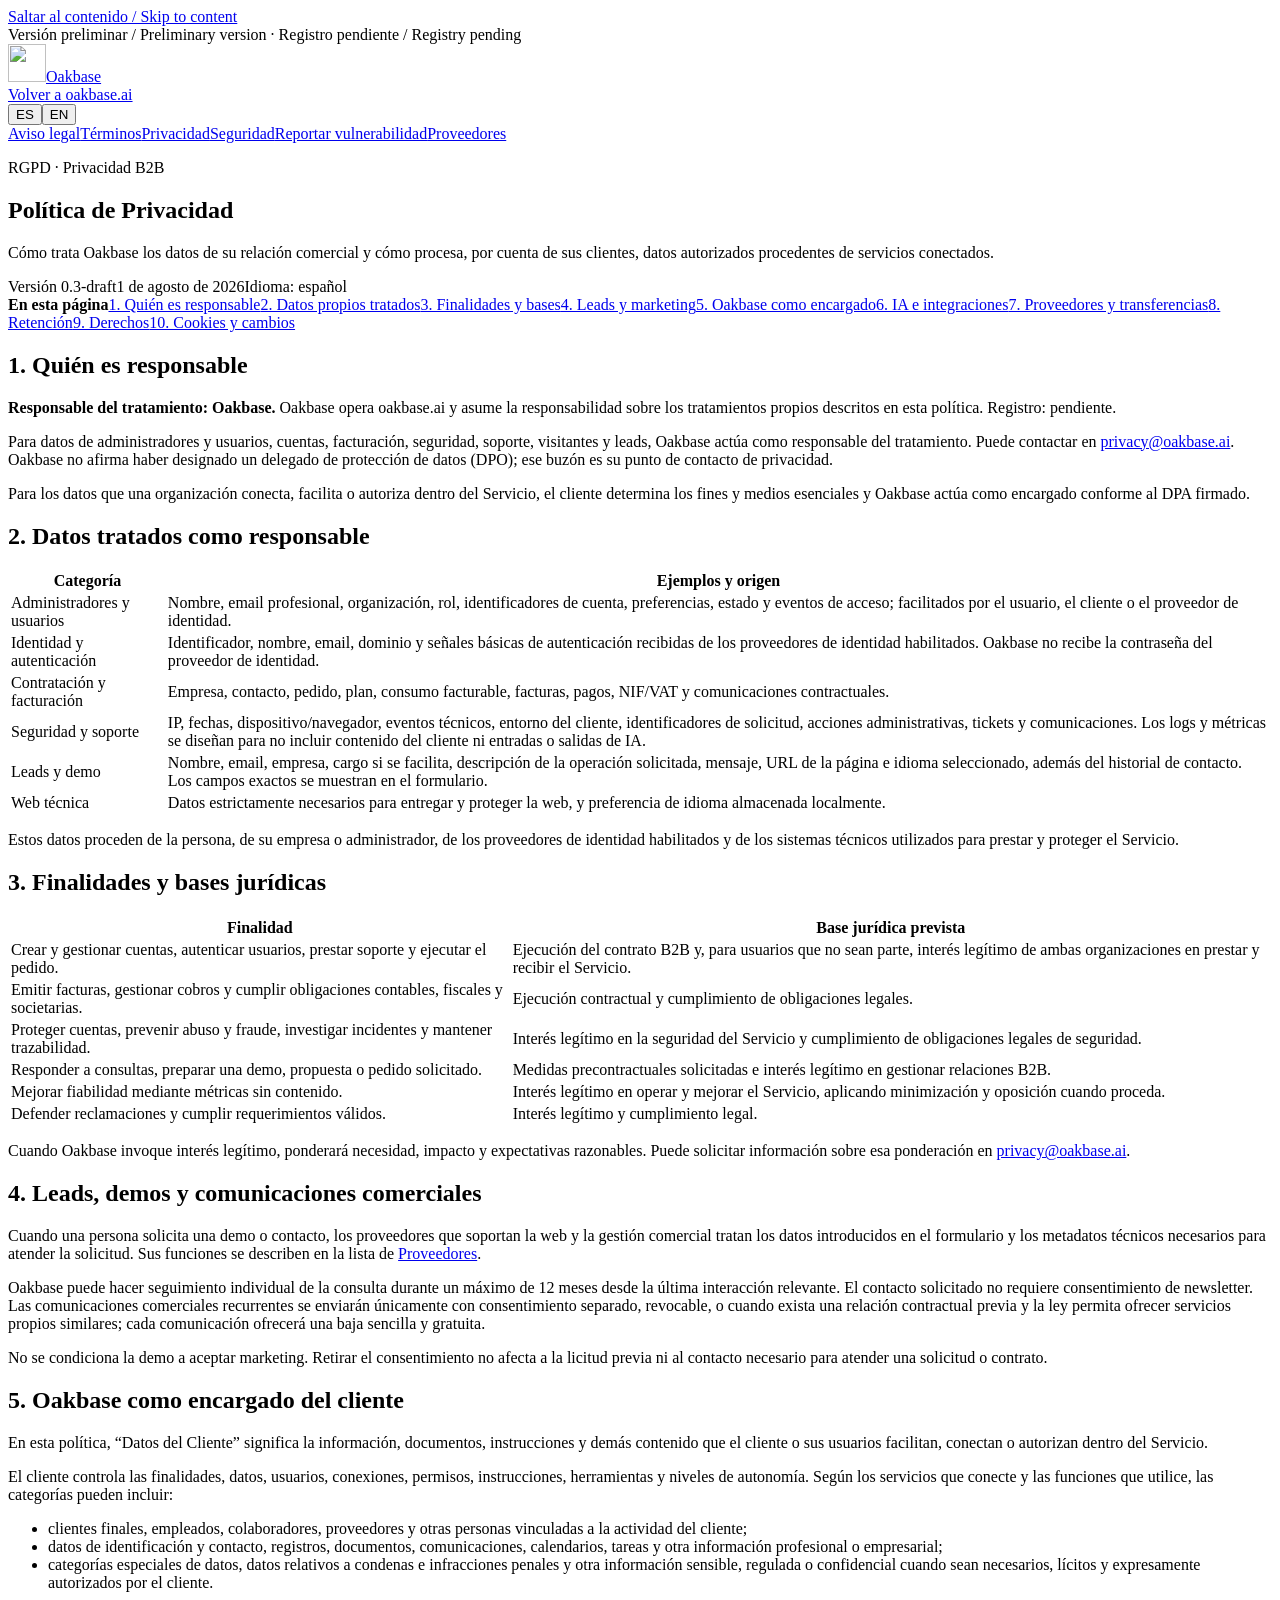
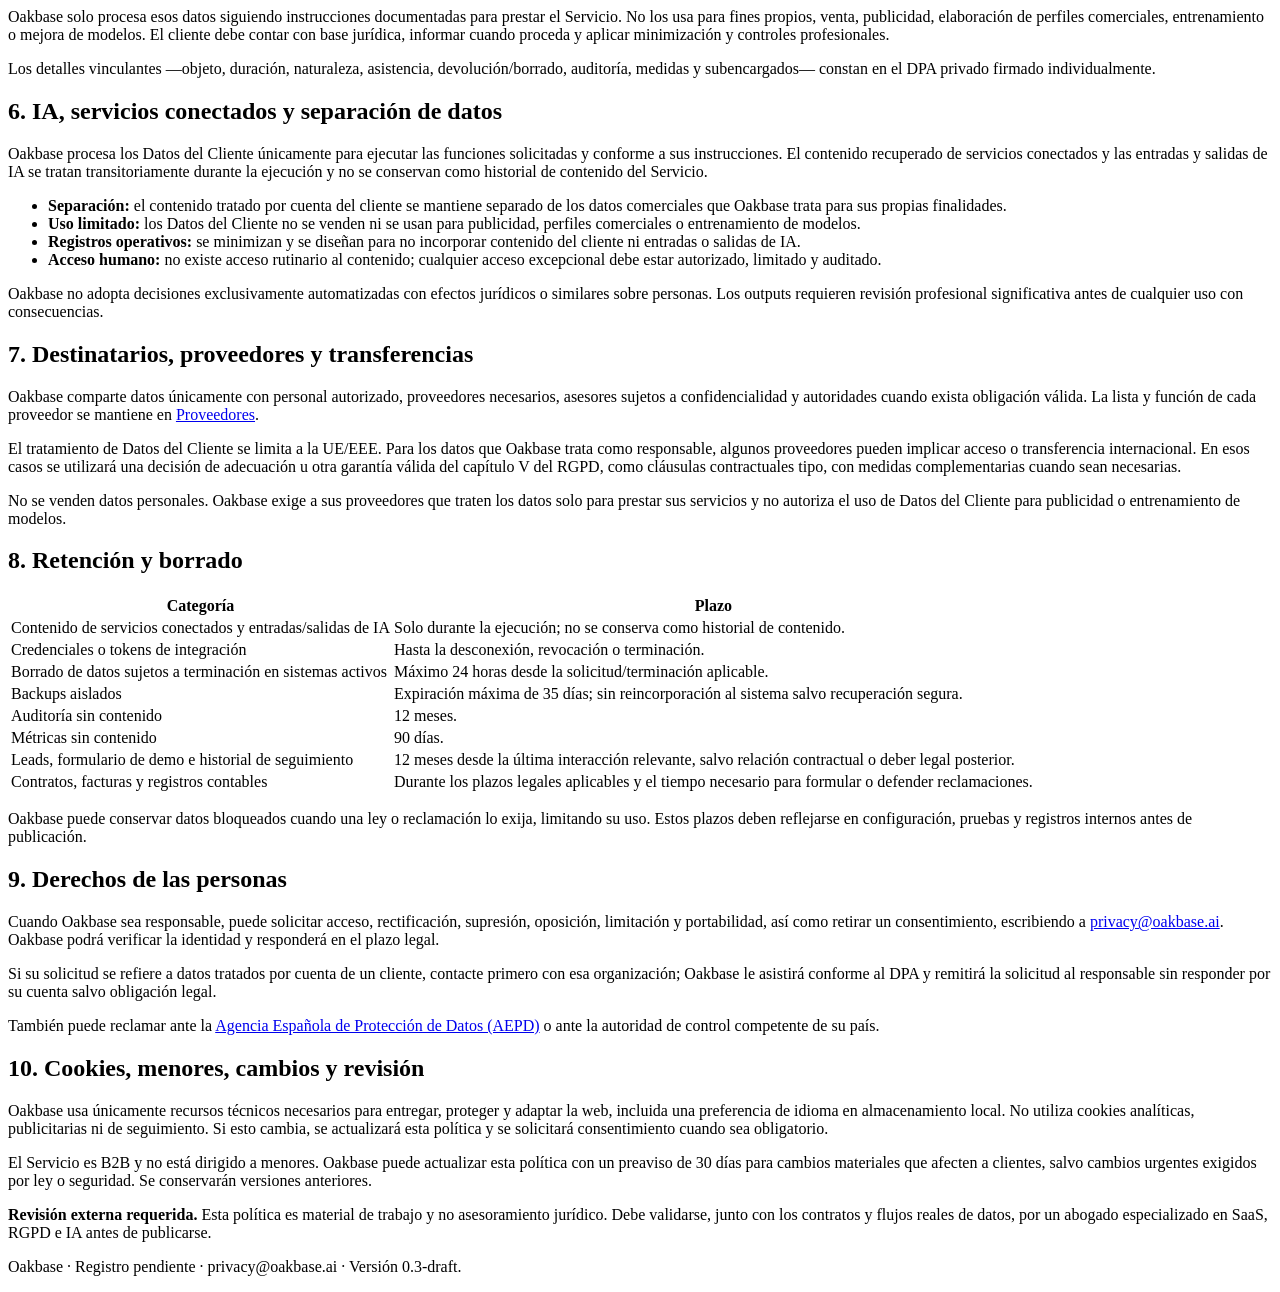
==== privacy/index.html @ 0b90f400 "Publish Oakbase legal review preview" ====
<!DOCTYPE html>
<html lang="es">
<head>
  <meta charset="UTF-8">
  <meta name="viewport" content="width=device-width, initial-scale=1.0">
  <title data-title-es="Política de Privacidad — Oakbase" data-title-en="Privacy Policy — Oakbase">Política de Privacidad — Oakbase</title>
  <meta name="description" content="Política sobre el tratamiento de datos personales por Oakbase como responsable y encargado.">
  <meta name="robots" content="noindex,nofollow,noarchive">
  <link rel="canonical" href="https://oakbase.ai/privacy/">
  <link rel="icon" type="image/svg+xml" href="/agentia-website-v3-preview/assets/favicon.svg">
  <link rel="stylesheet" href="/agentia-website-v3-preview/agentic.css?v=20260801-1">
  <link rel="stylesheet" href="/agentia-website-v3-preview/legal/legal.css?v=20260801-1">
  <script src="/agentia-website-v3-preview/legal/legal.js?v=20260801-1" defer></script>
</head>
<body class="legal-page">
  <a class="legal-skip-link" href="#legal-content">Saltar al contenido / Skip to content</a>
  <div class="draft-banner" role="status">Versión preliminar / Preliminary version · Registro pendiente / Registry pending</div>
  <header class="legal-header"><div class="legal-header-inner">
    <a class="legal-brand" href="/agentia-website-v3-preview/" aria-label="Oakbase home"><img src="/agentia-website-v3-preview/assets/oakbase-mark-h.svg" alt="" width="38" height="38"><span>Oakbase</span></a>
    <div class="legal-header-actions"><a class="legal-back" href="/agentia-website-v3-preview/"><span data-lang="es">Volver a oakbase.ai</span><span data-lang="en" hidden>Back to oakbase.ai</span></a><div class="legal-language" aria-label="Selector de idioma / Language selector"><button type="button" data-legal-lang="es" aria-pressed="true">ES</button><button type="button" data-legal-lang="en" aria-pressed="false">EN</button></div></div>
  </div></header>
  <div class="legal-nav-wrap"><nav class="legal-nav" aria-label="Legal">
    <a href="/agentia-website-v3-preview/legal/"><span data-lang="es">Aviso legal</span><span data-lang="en" hidden>Legal notice</span></a><a href="/agentia-website-v3-preview/terms/"><span data-lang="es">Términos</span><span data-lang="en" hidden>Terms</span></a><a href="/agentia-website-v3-preview/privacy/" aria-current="page"><span data-lang="es">Privacidad</span><span data-lang="en" hidden>Privacy</span></a><a href="/agentia-website-v3-preview/security/"><span data-lang="es">Seguridad</span><span data-lang="en" hidden>Security</span></a><a href="/agentia-website-v3-preview/security/reporting/"><span data-lang="es">Reportar vulnerabilidad</span><span data-lang="en" hidden>Report a vulnerability</span></a><a href="/agentia-website-v3-preview/subprocessors/"><span data-lang="es">Proveedores</span><span data-lang="en" hidden>Providers</span></a>
  </nav></div>

  <main class="legal-shell" id="legal-content">
    <section data-lang="es">
      <header class="legal-hero"><p class="legal-kicker">RGPD · Privacidad B2B</p><h1>Política de Privacidad</h1><p class="legal-lead">Cómo trata Oakbase los datos de su relación comercial y cómo procesa, por cuenta de sus clientes, datos autorizados procedentes de servicios conectados.</p><div class="legal-meta"><span>Versión 0.3-draft</span><span>1 de agosto de 2026</span><span>Idioma: español</span></div></header>
      <div class="legal-document">
        <aside class="legal-toc" aria-label="En esta página"><strong>En esta página</strong><a href="#es-privacy-1">1. Quién es responsable</a><a href="#es-privacy-2">2. Datos propios tratados</a><a href="#es-privacy-3">3. Finalidades y bases</a><a href="#es-privacy-4">4. Leads y marketing</a><a href="#es-privacy-5">5. Oakbase como encargado</a><a href="#es-privacy-6">6. IA e integraciones</a><a href="#es-privacy-7">7. Proveedores y transferencias</a><a href="#es-privacy-8">8. Retención</a><a href="#es-privacy-9">9. Derechos</a><a href="#es-privacy-10">10. Cookies y cambios</a></aside>
        <article class="legal-content">
          <section id="es-privacy-1">
            <h2>1. Quién es responsable</h2>
            <div class="legal-callout"><strong>Responsable del tratamiento: Oakbase.</strong> Oakbase opera oakbase.ai y asume la responsabilidad sobre los tratamientos propios descritos en esta política. Registro: pendiente.</div>
            <p>Para datos de administradores y usuarios, cuentas, facturación, seguridad, soporte, visitantes y leads, Oakbase actúa como responsable del tratamiento. Puede contactar en <a href="mailto:privacy@oakbase.ai">privacy@oakbase.ai</a>. Oakbase no afirma haber designado un delegado de protección de datos (DPO); ese buzón es su punto de contacto de privacidad.</p>
            <p>Para los datos que una organización conecta, facilita o autoriza dentro del Servicio, el cliente determina los fines y medios esenciales y Oakbase actúa como encargado conforme al DPA firmado.</p>
          </section>

          <section id="es-privacy-2">
            <h2>2. Datos tratados como responsable</h2>
            <div class="legal-table-wrap"><table class="legal-table"><thead><tr><th>Categoría</th><th>Ejemplos y origen</th></tr></thead><tbody>
              <tr><td>Administradores y usuarios</td><td>Nombre, email profesional, organización, rol, identificadores de cuenta, preferencias, estado y eventos de acceso; facilitados por el usuario, el cliente o el proveedor de identidad.</td></tr>
              <tr><td>Identidad y autenticación</td><td>Identificador, nombre, email, dominio y señales básicas de autenticación recibidas de los proveedores de identidad habilitados. Oakbase no recibe la contraseña del proveedor de identidad.</td></tr>
              <tr><td>Contratación y facturación</td><td>Empresa, contacto, pedido, plan, consumo facturable, facturas, pagos, NIF/VAT y comunicaciones contractuales.</td></tr>
              <tr><td>Seguridad y soporte</td><td>IP, fechas, dispositivo/navegador, eventos técnicos, entorno del cliente, identificadores de solicitud, acciones administrativas, tickets y comunicaciones. Los logs y métricas se diseñan para no incluir contenido del cliente ni entradas o salidas de IA.</td></tr>
              <tr><td>Leads y demo</td><td>Nombre, email, empresa, cargo si se facilita, descripción de la operación solicitada, mensaje, URL de la página e idioma seleccionado, además del historial de contacto. Los campos exactos se muestran en el formulario.</td></tr>
              <tr><td>Web técnica</td><td>Datos estrictamente necesarios para entregar y proteger la web, y preferencia de idioma almacenada localmente.</td></tr>
            </tbody></table></div>
            <p>Estos datos proceden de la persona, de su empresa o administrador, de los proveedores de identidad habilitados y de los sistemas técnicos utilizados para prestar y proteger el Servicio.</p>
          </section>

          <section id="es-privacy-3">
            <h2>3. Finalidades y bases jurídicas</h2>
            <div class="legal-table-wrap"><table class="legal-table"><thead><tr><th>Finalidad</th><th>Base jurídica prevista</th></tr></thead><tbody>
              <tr><td>Crear y gestionar cuentas, autenticar usuarios, prestar soporte y ejecutar el pedido.</td><td>Ejecución del contrato B2B y, para usuarios que no sean parte, interés legítimo de ambas organizaciones en prestar y recibir el Servicio.</td></tr>
              <tr><td>Emitir facturas, gestionar cobros y cumplir obligaciones contables, fiscales y societarias.</td><td>Ejecución contractual y cumplimiento de obligaciones legales.</td></tr>
              <tr><td>Proteger cuentas, prevenir abuso y fraude, investigar incidentes y mantener trazabilidad.</td><td>Interés legítimo en la seguridad del Servicio y cumplimiento de obligaciones legales de seguridad.</td></tr>
              <tr><td>Responder a consultas, preparar una demo, propuesta o pedido solicitado.</td><td>Medidas precontractuales solicitadas e interés legítimo en gestionar relaciones B2B.</td></tr>
              <tr><td>Mejorar fiabilidad mediante métricas sin contenido.</td><td>Interés legítimo en operar y mejorar el Servicio, aplicando minimización y oposición cuando proceda.</td></tr>
              <tr><td>Defender reclamaciones y cumplir requerimientos válidos.</td><td>Interés legítimo y cumplimiento legal.</td></tr>
            </tbody></table></div>
            <p>Cuando Oakbase invoque interés legítimo, ponderará necesidad, impacto y expectativas razonables. Puede solicitar información sobre esa ponderación en <a href="mailto:privacy@oakbase.ai">privacy@oakbase.ai</a>.</p>
          </section>

          <section id="es-privacy-4">
            <h2>4. Leads, demos y comunicaciones comerciales</h2>
            <p>Cuando una persona solicita una demo o contacto, los proveedores que soportan la web y la gestión comercial tratan los datos introducidos en el formulario y los metadatos técnicos necesarios para atender la solicitud. Sus funciones se describen en la lista de <a href="/agentia-website-v3-preview/subprocessors/">Proveedores</a>.</p>
            <p>Oakbase puede hacer seguimiento individual de la consulta durante un máximo de 12 meses desde la última interacción relevante. El contacto solicitado no requiere consentimiento de newsletter. Las comunicaciones comerciales recurrentes se enviarán únicamente con consentimiento separado, revocable, o cuando exista una relación contractual previa y la ley permita ofrecer servicios propios similares; cada comunicación ofrecerá una baja sencilla y gratuita.</p>
            <p>No se condiciona la demo a aceptar marketing. Retirar el consentimiento no afecta a la licitud previa ni al contacto necesario para atender una solicitud o contrato.</p>
          </section>

          <section id="es-privacy-5">
            <h2>5. Oakbase como encargado del cliente</h2>
            <p>En esta política, “Datos del Cliente” significa la información, documentos, instrucciones y demás contenido que el cliente o sus usuarios facilitan, conectan o autorizan dentro del Servicio.</p>
            <p>El cliente controla las finalidades, datos, usuarios, conexiones, permisos, instrucciones, herramientas y niveles de autonomía. Según los servicios que conecte y las funciones que utilice, las categorías pueden incluir:</p>
            <ul>
              <li>clientes finales, empleados, colaboradores, proveedores y otras personas vinculadas a la actividad del cliente;</li>
              <li>datos de identificación y contacto, registros, documentos, comunicaciones, calendarios, tareas y otra información profesional o empresarial;</li>
              <li>categorías especiales de datos, datos relativos a condenas e infracciones penales y otra información sensible, regulada o confidencial cuando sean necesarios, lícitos y expresamente autorizados por el cliente.</li>
            </ul>
            <p>Oakbase solo procesa esos datos siguiendo instrucciones documentadas para prestar el Servicio. No los usa para fines propios, venta, publicidad, elaboración de perfiles comerciales, entrenamiento o mejora de modelos. El cliente debe contar con base jurídica, informar cuando proceda y aplicar minimización y controles profesionales.</p>
            <p>Los detalles vinculantes —objeto, duración, naturaleza, asistencia, devolución/borrado, auditoría, medidas y subencargados— constan en el DPA privado firmado individualmente.</p>
          </section>

          <section id="es-privacy-6">
            <h2>6. IA, servicios conectados y separación de datos</h2>
            <p>Oakbase procesa los Datos del Cliente únicamente para ejecutar las funciones solicitadas y conforme a sus instrucciones. El contenido recuperado de servicios conectados y las entradas y salidas de IA se tratan transitoriamente durante la ejecución y no se conservan como historial de contenido del Servicio.</p>
            <ul>
              <li><strong>Separación:</strong> el contenido tratado por cuenta del cliente se mantiene separado de los datos comerciales que Oakbase trata para sus propias finalidades.</li>
              <li><strong>Uso limitado:</strong> los Datos del Cliente no se venden ni se usan para publicidad, perfiles comerciales o entrenamiento de modelos.</li>
              <li><strong>Registros operativos:</strong> se minimizan y se diseñan para no incorporar contenido del cliente ni entradas o salidas de IA.</li>
              <li><strong>Acceso humano:</strong> no existe acceso rutinario al contenido; cualquier acceso excepcional debe estar autorizado, limitado y auditado.</li>
            </ul>
            <p>Oakbase no adopta decisiones exclusivamente automatizadas con efectos jurídicos o similares sobre personas. Los outputs requieren revisión profesional significativa antes de cualquier uso con consecuencias.</p>
          </section>

          <section id="es-privacy-7">
            <h2>7. Destinatarios, proveedores y transferencias</h2>
            <p>Oakbase comparte datos únicamente con personal autorizado, proveedores necesarios, asesores sujetos a confidencialidad y autoridades cuando exista obligación válida. La lista y función de cada proveedor se mantiene en <a href="/agentia-website-v3-preview/subprocessors/">Proveedores</a>.</p>
            <p>El tratamiento de Datos del Cliente se limita a la UE/EEE. Para los datos que Oakbase trata como responsable, algunos proveedores pueden implicar acceso o transferencia internacional. En esos casos se utilizará una decisión de adecuación u otra garantía válida del capítulo V del RGPD, como cláusulas contractuales tipo, con medidas complementarias cuando sean necesarias.</p>
            <p>No se venden datos personales. Oakbase exige a sus proveedores que traten los datos solo para prestar sus servicios y no autoriza el uso de Datos del Cliente para publicidad o entrenamiento de modelos.</p>
          </section>

          <section id="es-privacy-8">
            <h2>8. Retención y borrado</h2>
            <div class="legal-table-wrap"><table class="legal-table"><thead><tr><th>Categoría</th><th>Plazo</th></tr></thead><tbody>
              <tr><td>Contenido de servicios conectados y entradas/salidas de IA</td><td>Solo durante la ejecución; no se conserva como historial de contenido.</td></tr>
              <tr><td>Credenciales o tokens de integración</td><td>Hasta la desconexión, revocación o terminación.</td></tr>
              <tr><td>Borrado de datos sujetos a terminación en sistemas activos</td><td>Máximo 24 horas desde la solicitud/terminación aplicable.</td></tr>
              <tr><td>Backups aislados</td><td>Expiración máxima de 35 días; sin reincorporación al sistema salvo recuperación segura.</td></tr>
              <tr><td>Auditoría sin contenido</td><td>12 meses.</td></tr>
              <tr><td>Métricas sin contenido</td><td>90 días.</td></tr>
              <tr><td>Leads, formulario de demo e historial de seguimiento</td><td>12 meses desde la última interacción relevante, salvo relación contractual o deber legal posterior.</td></tr>
              <tr><td>Contratos, facturas y registros contables</td><td>Durante los plazos legales aplicables y el tiempo necesario para formular o defender reclamaciones.</td></tr>
            </tbody></table></div>
            <p>Oakbase puede conservar datos bloqueados cuando una ley o reclamación lo exija, limitando su uso. Estos plazos deben reflejarse en configuración, pruebas y registros internos antes de publicación.</p>
          </section>

          <section id="es-privacy-9">
            <h2>9. Derechos de las personas</h2>
            <p>Cuando Oakbase sea responsable, puede solicitar acceso, rectificación, supresión, oposición, limitación y portabilidad, así como retirar un consentimiento, escribiendo a <a href="mailto:privacy@oakbase.ai">privacy@oakbase.ai</a>. Oakbase podrá verificar la identidad y responderá en el plazo legal.</p>
            <p>Si su solicitud se refiere a datos tratados por cuenta de un cliente, contacte primero con esa organización; Oakbase le asistirá conforme al DPA y remitirá la solicitud al responsable sin responder por su cuenta salvo obligación legal.</p>
            <p>También puede reclamar ante la <a href="https://www.aepd.es/" rel="external">Agencia Española de Protección de Datos (AEPD)</a> o ante la autoridad de control competente de su país.</p>
          </section>

          <section id="es-privacy-10">
            <h2>10. Cookies, menores, cambios y revisión</h2>
            <p>Oakbase usa únicamente recursos técnicos necesarios para entregar, proteger y adaptar la web, incluida una preferencia de idioma en almacenamiento local. No utiliza cookies analíticas, publicitarias ni de seguimiento. Si esto cambia, se actualizará esta política y se solicitará consentimiento cuando sea obligatorio.</p>
            <p>El Servicio es B2B y no está dirigido a menores. Oakbase puede actualizar esta política con un preaviso de 30 días para cambios materiales que afecten a clientes, salvo cambios urgentes exigidos por ley o seguridad. Se conservarán versiones anteriores.</p>
            <div class="legal-callout warning"><strong>Revisión externa requerida.</strong> Esta política es material de trabajo y no asesoramiento jurídico. Debe validarse, junto con los contratos y flujos reales de datos, por un abogado especializado en SaaS, RGPD e IA antes de publicarse.</div>
          </section>
        </article>
      </div>
    </section>

    <section data-lang="en" hidden>
      <header class="legal-hero"><p class="legal-kicker">GDPR · B2B privacy</p><h1>Privacy Policy</h1><p class="legal-lead">How Oakbase handles data from its commercial relationships and processes authorised data from connected services on behalf of customers.</p><div class="legal-meta"><span>Version 0.3-draft</span><span>1 August 2026</span><span>Language: English</span></div></header>
      <div class="legal-document">
        <aside class="legal-toc" aria-label="On this page"><strong>On this page</strong><a href="#en-privacy-1">1. Who is controller</a><a href="#en-privacy-2">2. Oakbase data</a><a href="#en-privacy-3">3. Purposes and bases</a><a href="#en-privacy-4">4. Leads and marketing</a><a href="#en-privacy-5">5. Oakbase as processor</a><a href="#en-privacy-6">6. AI and integrations</a><a href="#en-privacy-7">7. Providers and transfers</a><a href="#en-privacy-8">8. Retention</a><a href="#en-privacy-9">9. Rights</a><a href="#en-privacy-10">10. Cookies and changes</a></aside>
        <article class="legal-content">
          <section id="en-privacy-1"><h2>1. Who is controller</h2><div class="legal-callout"><strong>Controller: Oakbase.</strong> Oakbase operates oakbase.ai and assumes responsibility for the Oakbase-controlled processing described in this policy. Registry: pending.</div><p>Oakbase acts as controller for administrator and user, account, billing, security, support, visitor and lead data. Contact: <a href="mailto:privacy@oakbase.ai">privacy@oakbase.ai</a>. Oakbase does not claim to have appointed a data protection officer (DPO); this mailbox is the privacy contact.</p><p>For data that an organisation connects, supplies or authorises within the Service, the customer determines the essential purposes and means and Oakbase acts as processor under a signed DPA.</p></section>
          <section id="en-privacy-2"><h2>2. Data processed as controller</h2><div class="legal-table-wrap"><table class="legal-table"><thead><tr><th>Category</th><th>Examples and source</th></tr></thead><tbody><tr><td>Administrators and users</td><td>Name, business email, organisation, role, account identifiers, preferences, status and access events, supplied by the user, customer or identity provider.</td></tr><tr><td>Identity and authentication</td><td>Identifier, name, email, domain and basic authentication signals from enabled identity providers. Oakbase does not receive the identity-provider password.</td></tr><tr><td>Contract and billing</td><td>Company, contact, order, plan, billable usage, invoices, payments, tax/VAT ID and contractual communications.</td></tr><tr><td>Security and support</td><td>IP, date/time, device/browser, technical event, customer environment, request identifier, administrative action, ticket and communication. Logs and metrics are designed not to include Customer Data or AI inputs and outputs.</td></tr><tr><td>Leads and demo</td><td>Name, email, company, role where provided, requested operation, message, page URL and selected language, plus contact history. Exact fields appear on the form.</td></tr><tr><td>Technical website data</td><td>Data strictly necessary to deliver and protect the website, and a locally stored language preference.</td></tr></tbody></table></div><p>Sources are the individual, their company or administrator, enabled identity providers and technical systems used to provide and secure the Service.</p></section>
          <section id="en-privacy-3"><h2>3. Purposes and lawful bases</h2><div class="legal-table-wrap"><table class="legal-table"><thead><tr><th>Purpose</th><th>Intended lawful basis</th></tr></thead><tbody><tr><td>Create/manage accounts, authenticate users, support and perform the order.</td><td>B2B contract performance and, for users who are not parties, both organisations’ legitimate interests in giving and receiving the Service.</td></tr><tr><td>Invoice, collect payments and meet accounting, tax and corporate duties.</td><td>Contract performance and legal obligation.</td></tr><tr><td>Protect accounts, prevent abuse/fraud, investigate incidents and maintain traceability.</td><td>Legitimate security interests and compliance with legal security duties.</td></tr><tr><td>Answer enquiries and prepare a requested demo, proposal or order.</td><td>Requested pre-contractual steps and legitimate interests in B2B relationship management.</td></tr><tr><td>Improve reliability using content-free metrics.</td><td>Legitimate interests in operating and improving the Service, subject to minimisation and applicable objection rights.</td></tr><tr><td>Defend claims and comply with valid demands.</td><td>Legitimate interests and legal obligation.</td></tr></tbody></table></div><p>Where Oakbase relies on legitimate interests, it will balance necessity, impact and reasonable expectations. Ask <a href="mailto:privacy@oakbase.ai">privacy@oakbase.ai</a> for further information.</p></section>
          <section id="en-privacy-4"><h2>4. Leads, demos and marketing</h2><p>When someone requests a demo or contact, providers supporting the website and commercial relationship process the form data and technical metadata needed to handle the request. Their functions are described in the <a href="/agentia-website-v3-preview/subprocessors/">Providers</a> list.</p><p>Oakbase may individually follow up an enquiry for up to 12 months after the last relevant interaction. The requested contact does not require newsletter consent. Recurring marketing is sent only with separate, withdrawable consent or, where there is an existing customer relationship, as allowed by law for Oakbase’s own similar services; every message will include an easy, free opt-out.</p><p>A demo is not conditional on marketing consent. Withdrawal does not affect prior lawfulness or contact needed to handle a request or agreement.</p></section>
          <section id="en-privacy-5"><h2>5. Oakbase as the customer’s processor</h2><p>In this policy, “Customer Data” means information, documents, instructions and other content that the customer or its users supply, connect or authorise within the Service.</p><p>The customer controls purposes, data, users, connections, permissions, instructions, tools and autonomy levels. Depending on connected services and enabled features, categories may include:</p><ul><li>end customers, employees, collaborators, suppliers and other individuals linked to the customer’s activities;</li><li>identity and contact data, records, documents, communications, calendars, tasks and other professional or business information;</li><li>special-category data, criminal-conviction and offence data, and other sensitive, regulated or confidential information where necessary, lawful and expressly authorised by the customer.</li></ul><p>Oakbase processes that data only on documented instructions to provide the Service. It does not use it for its own purposes, sale, advertising, commercial profiling, model training or improvement. The customer must establish a lawful basis, give notices where required and apply minimisation and professional controls.</p><p>The signed private DPA contains binding details on subject matter, duration, nature, assistance, return/deletion, audit, measures and subprocessors.</p></section>
          <section id="en-privacy-6"><h2>6. AI, connected services and data separation</h2><p>Oakbase processes Customer Data only to perform requested features and under the customer’s instructions. Content retrieved from connected services and AI inputs and outputs are handled transiently during execution and are not retained as a Service content history.</p><ul><li><strong>Separation:</strong> content processed for a customer is kept separate from commercial data that Oakbase handles for its own purposes.</li><li><strong>Limited use:</strong> Customer Data is not sold or used for advertising, commercial profiling or model training.</li><li><strong>Operational records:</strong> they are minimised and designed not to include Customer Data or AI inputs and outputs.</li><li><strong>Human access:</strong> there is no routine content access; any exceptional access must be authorised, limited and audited.</li></ul><p>Oakbase does not make solely automated decisions with legal or similar effects on individuals. Meaningful professional review is required before consequential use of outputs.</p></section>
          <section id="en-privacy-7"><h2>7. Recipients, providers and transfers</h2><p>Oakbase discloses data only to authorised personnel, necessary providers, confidential advisers and authorities where validly required. Functions are listed at <a href="/agentia-website-v3-preview/subprocessors/">Providers</a>.</p><p>Customer Data processing is limited to the EU/EEA. For data that Oakbase handles as controller, some providers may involve international access or transfer. In those cases, Oakbase will rely on an adequacy decision or another valid GDPR Chapter V safeguard, such as standard contractual clauses, with supplementary measures where required.</p><p>Personal data is not sold. Oakbase requires providers to process data only to deliver their services and does not authorise the use of Customer Data for advertising or model training.</p></section>
          <section id="en-privacy-8"><h2>8. Retention and deletion</h2><div class="legal-table-wrap"><table class="legal-table"><thead><tr><th>Category</th><th>Period</th></tr></thead><tbody><tr><td>Connected-service content and AI inputs/outputs</td><td>Only during execution; not retained as content history.</td></tr><tr><td>Integration credentials or tokens</td><td>Until disconnection, revocation or termination.</td></tr><tr><td>Termination-related deletion from active systems</td><td>No more than 24 hours from the applicable request/termination.</td></tr><tr><td>Isolated backups</td><td>Expire within 35 days; not restored to production except for secure recovery.</td></tr><tr><td>Content-free audit records</td><td>12 months.</td></tr><tr><td>Content-free metrics</td><td>90 days.</td></tr><tr><td>Leads, demo form and follow-up history</td><td>12 months after the last relevant interaction, unless a later contract or legal duty applies.</td></tr><tr><td>Contracts, invoices and accounting records</td><td>Applicable statutory periods and time needed to bring or defend claims.</td></tr></tbody></table></div><p>Oakbase may block and retain data required by law or a claim, limiting its use. These periods must be reflected in configuration, tests and internal records before publication.</p></section>
          <section id="en-privacy-9"><h2>9. Individual rights</h2><p>Where Oakbase is controller, request access, rectification, erasure, objection, restriction, portability or consent withdrawal at <a href="mailto:privacy@oakbase.ai">privacy@oakbase.ai</a>. Oakbase may verify identity and will respond within the legal period.</p><p>For data processed for a customer, contact that organisation first; Oakbase will assist under the DPA and refer the request to the controller rather than independently responding unless legally required.</p><p>You may complain to the <a href="https://www.aepd.es/" rel="external">Spanish Data Protection Agency (AEPD)</a> or your competent supervisory authority.</p></section>
          <section id="en-privacy-10"><h2>10. Cookies, children, changes and review</h2><p>Oakbase uses only technical resources necessary to deliver, secure and adapt the website, including a language preference in local storage. It does not use analytics, advertising or tracking cookies. If this changes, the policy will be updated and consent requested where mandatory.</p><p>The Service is B2B and not directed to children. Oakbase may update this policy on 30 days’ notice for material customer-affecting changes, except urgent legal or security changes. Prior versions will be retained.</p><div class="legal-callout warning"><strong>External review required.</strong> This policy is working material, not legal advice. External SaaS, GDPR and AI counsel must validate it against provider agreements and actual data flows before publication.</div></section>
        </article>
      </div>
    </section>
  </main>
  <footer class="legal-footer"><p data-lang="es">Oakbase · Registro pendiente · privacy@oakbase.ai · Versión 0.3-draft.</p><p data-lang="en" hidden>Oakbase · Registry pending · privacy@oakbase.ai · Version 0.3-draft.</p></footer>
</body>
</html>
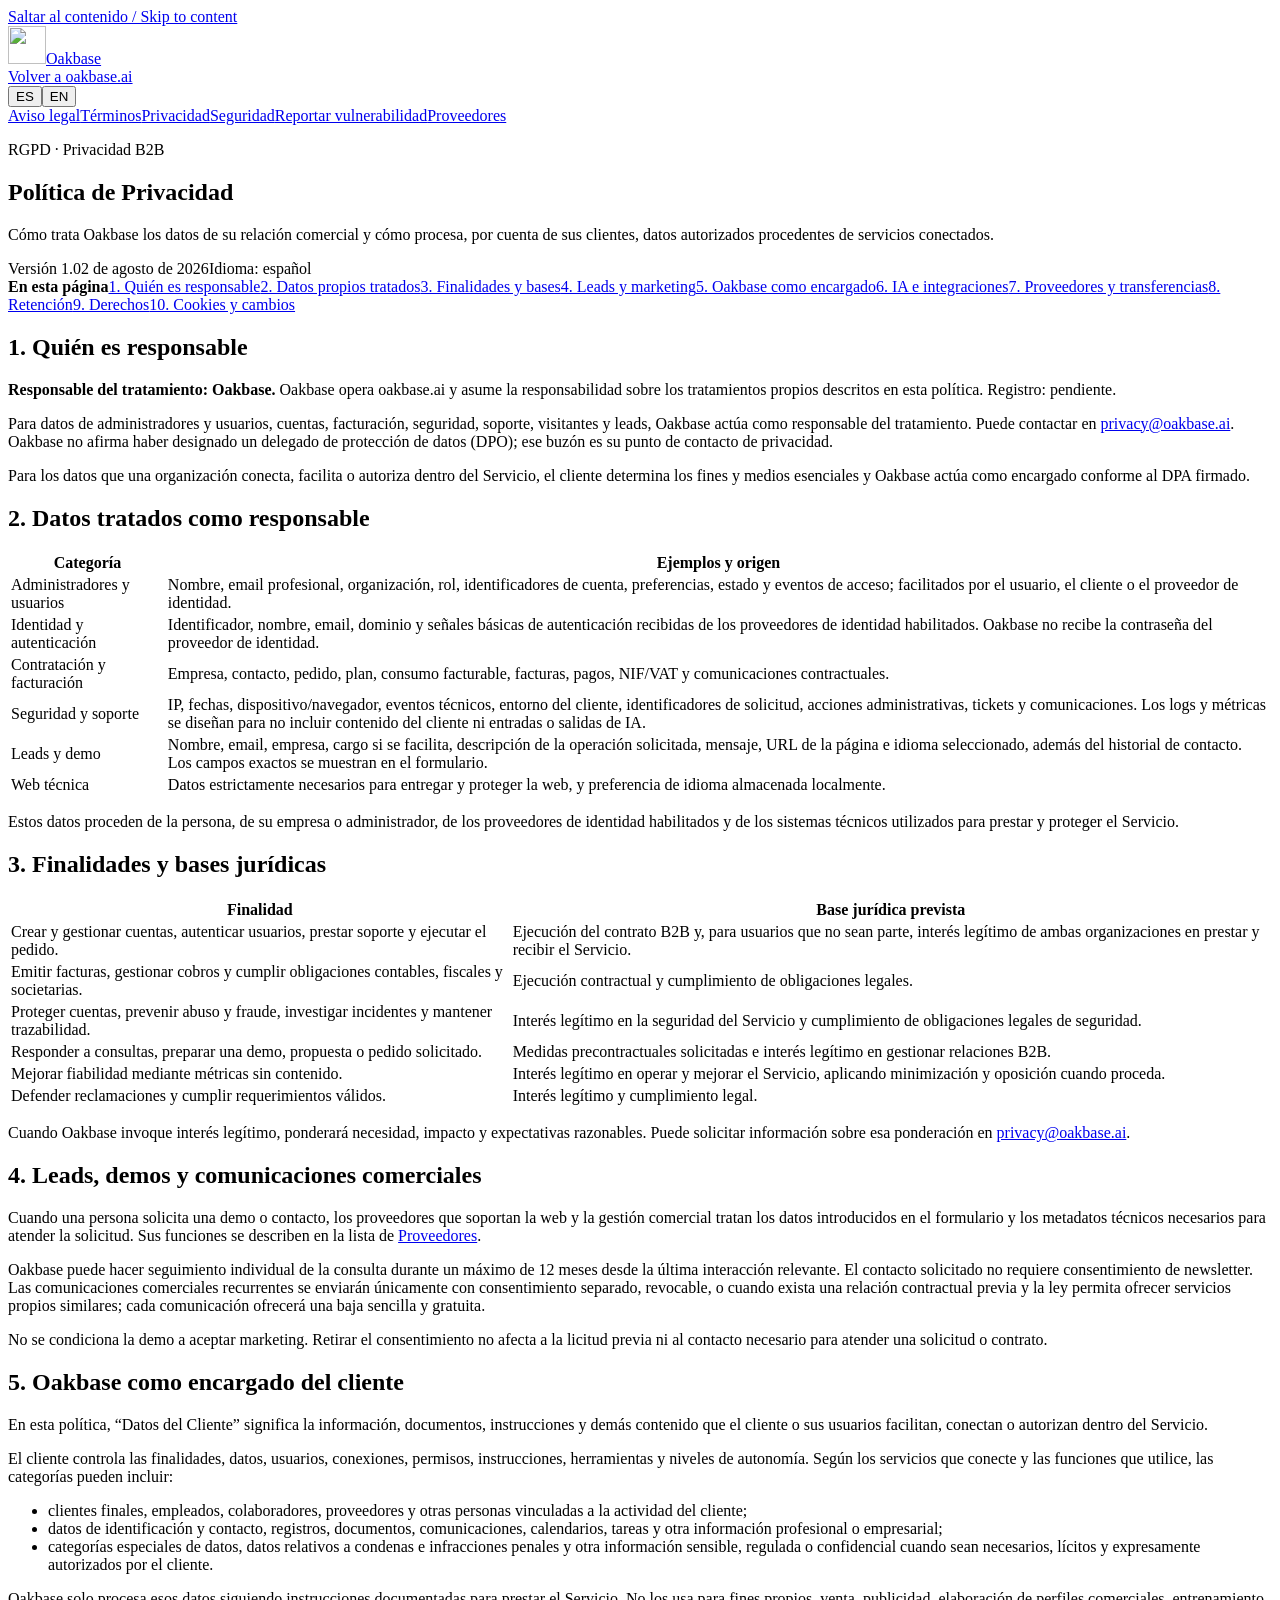
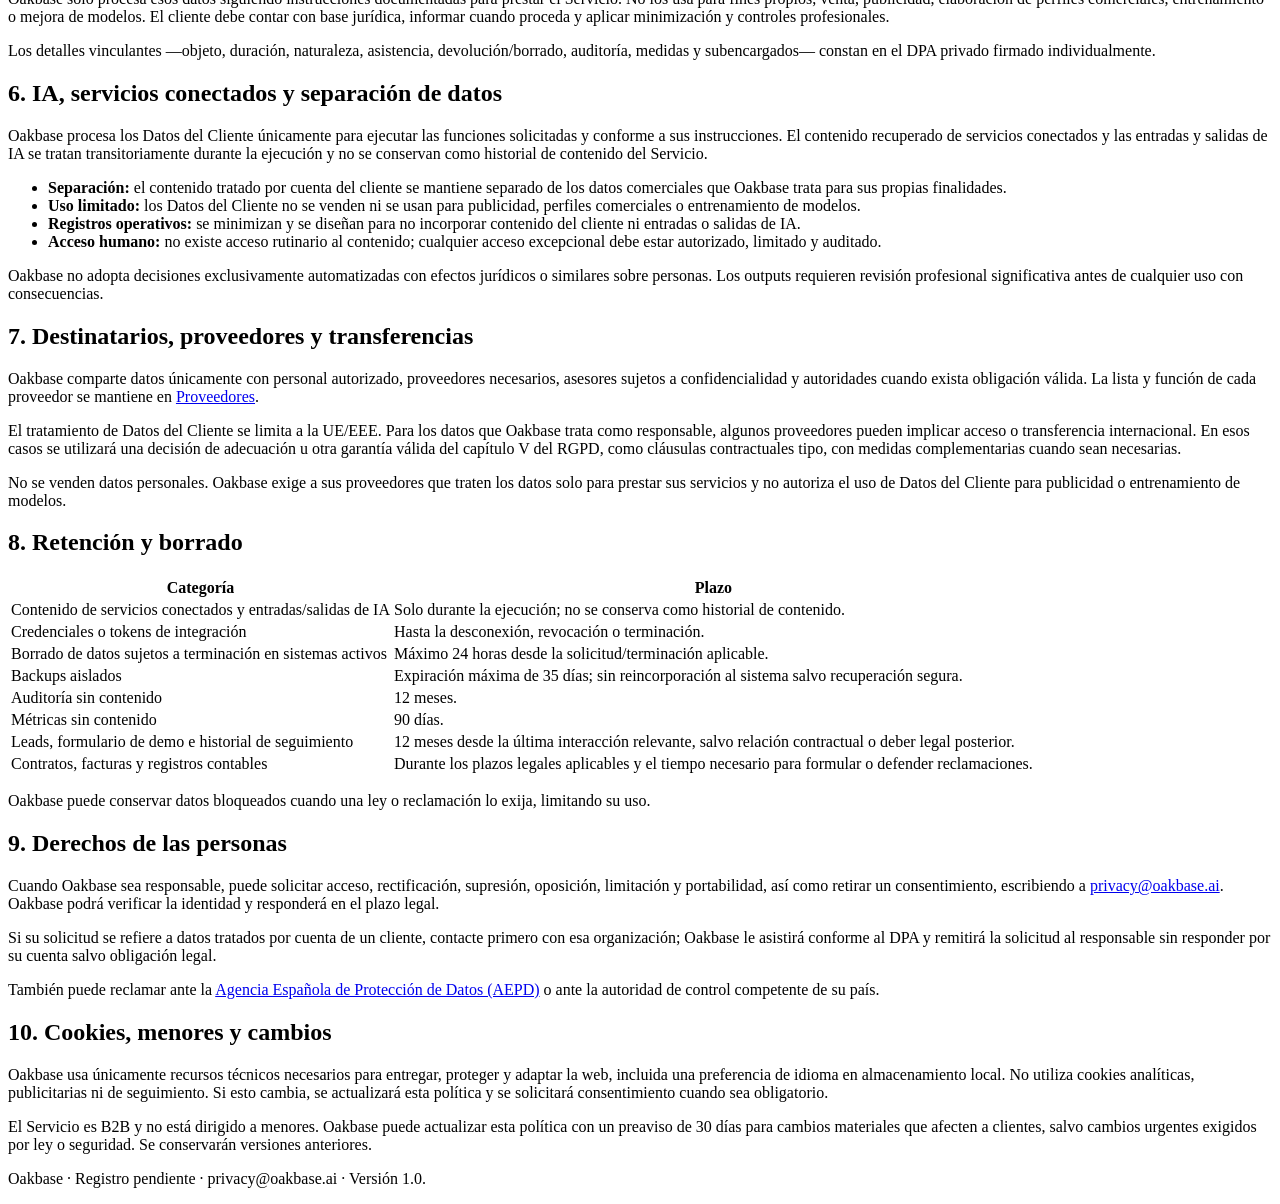
==== commit 5be6efd1: "Finalize Oakbase legal review copy" ====
--- a/privacy/index.html
+++ b/privacy/index.html
@@ -14,7 +14,6 @@
 </head>
 <body class="legal-page">
   <a class="legal-skip-link" href="#legal-content">Saltar al contenido / Skip to content</a>
-  <div class="draft-banner" role="status">Versión preliminar / Preliminary version · Registro pendiente / Registry pending</div>
   <header class="legal-header"><div class="legal-header-inner">
     <a class="legal-brand" href="/agentia-website-v3-preview/" aria-label="Oakbase home"><img src="/agentia-website-v3-preview/assets/oakbase-mark-h.svg" alt="" width="38" height="38"><span>Oakbase</span></a>
     <div class="legal-header-actions"><a class="legal-back" href="/agentia-website-v3-preview/"><span data-lang="es">Volver a oakbase.ai</span><span data-lang="en" hidden>Back to oakbase.ai</span></a><div class="legal-language" aria-label="Selector de idioma / Language selector"><button type="button" data-legal-lang="es" aria-pressed="true">ES</button><button type="button" data-legal-lang="en" aria-pressed="false">EN</button></div></div>
@@ -25,7 +24,7 @@
 
   <main class="legal-shell" id="legal-content">
     <section data-lang="es">
-      <header class="legal-hero"><p class="legal-kicker">RGPD · Privacidad B2B</p><h1>Política de Privacidad</h1><p class="legal-lead">Cómo trata Oakbase los datos de su relación comercial y cómo procesa, por cuenta de sus clientes, datos autorizados procedentes de servicios conectados.</p><div class="legal-meta"><span>Versión 0.3-draft</span><span>1 de agosto de 2026</span><span>Idioma: español</span></div></header>
+      <header class="legal-hero"><p class="legal-kicker">RGPD · Privacidad B2B</p><h1>Política de Privacidad</h1><p class="legal-lead">Cómo trata Oakbase los datos de su relación comercial y cómo procesa, por cuenta de sus clientes, datos autorizados procedentes de servicios conectados.</p><div class="legal-meta"><span>Versión 1.0</span><span>2 de agosto de 2026</span><span>Idioma: español</span></div></header>
       <div class="legal-document">
         <aside class="legal-toc" aria-label="En esta página"><strong>En esta página</strong><a href="#es-privacy-1">1. Quién es responsable</a><a href="#es-privacy-2">2. Datos propios tratados</a><a href="#es-privacy-3">3. Finalidades y bases</a><a href="#es-privacy-4">4. Leads y marketing</a><a href="#es-privacy-5">5. Oakbase como encargado</a><a href="#es-privacy-6">6. IA e integraciones</a><a href="#es-privacy-7">7. Proveedores y transferencias</a><a href="#es-privacy-8">8. Retención</a><a href="#es-privacy-9">9. Derechos</a><a href="#es-privacy-10">10. Cookies y cambios</a></aside>
         <article class="legal-content">
@@ -113,7 +112,7 @@
               <tr><td>Leads, formulario de demo e historial de seguimiento</td><td>12 meses desde la última interacción relevante, salvo relación contractual o deber legal posterior.</td></tr>
               <tr><td>Contratos, facturas y registros contables</td><td>Durante los plazos legales aplicables y el tiempo necesario para formular o defender reclamaciones.</td></tr>
             </tbody></table></div>
-            <p>Oakbase puede conservar datos bloqueados cuando una ley o reclamación lo exija, limitando su uso. Estos plazos deben reflejarse en configuración, pruebas y registros internos antes de publicación.</p>
+            <p>Oakbase puede conservar datos bloqueados cuando una ley o reclamación lo exija, limitando su uso.</p>
           </section>
 
           <section id="es-privacy-9">
@@ -124,17 +123,16 @@
           </section>
 
           <section id="es-privacy-10">
-            <h2>10. Cookies, menores, cambios y revisión</h2>
+            <h2>10. Cookies, menores y cambios</h2>
             <p>Oakbase usa únicamente recursos técnicos necesarios para entregar, proteger y adaptar la web, incluida una preferencia de idioma en almacenamiento local. No utiliza cookies analíticas, publicitarias ni de seguimiento. Si esto cambia, se actualizará esta política y se solicitará consentimiento cuando sea obligatorio.</p>
             <p>El Servicio es B2B y no está dirigido a menores. Oakbase puede actualizar esta política con un preaviso de 30 días para cambios materiales que afecten a clientes, salvo cambios urgentes exigidos por ley o seguridad. Se conservarán versiones anteriores.</p>
-            <div class="legal-callout warning"><strong>Revisión externa requerida.</strong> Esta política es material de trabajo y no asesoramiento jurídico. Debe validarse, junto con los contratos y flujos reales de datos, por un abogado especializado en SaaS, RGPD e IA antes de publicarse.</div>
           </section>
         </article>
       </div>
     </section>
 
     <section data-lang="en" hidden>
-      <header class="legal-hero"><p class="legal-kicker">GDPR · B2B privacy</p><h1>Privacy Policy</h1><p class="legal-lead">How Oakbase handles data from its commercial relationships and processes authorised data from connected services on behalf of customers.</p><div class="legal-meta"><span>Version 0.3-draft</span><span>1 August 2026</span><span>Language: English</span></div></header>
+      <header class="legal-hero"><p class="legal-kicker">GDPR · B2B privacy</p><h1>Privacy Policy</h1><p class="legal-lead">How Oakbase handles data from its commercial relationships and processes authorised data from connected services on behalf of customers.</p><div class="legal-meta"><span>Version 1.0</span><span>2 August 2026</span><span>Language: English</span></div></header>
       <div class="legal-document">
         <aside class="legal-toc" aria-label="On this page"><strong>On this page</strong><a href="#en-privacy-1">1. Who is controller</a><a href="#en-privacy-2">2. Oakbase data</a><a href="#en-privacy-3">3. Purposes and bases</a><a href="#en-privacy-4">4. Leads and marketing</a><a href="#en-privacy-5">5. Oakbase as processor</a><a href="#en-privacy-6">6. AI and integrations</a><a href="#en-privacy-7">7. Providers and transfers</a><a href="#en-privacy-8">8. Retention</a><a href="#en-privacy-9">9. Rights</a><a href="#en-privacy-10">10. Cookies and changes</a></aside>
         <article class="legal-content">
@@ -145,13 +143,13 @@
           <section id="en-privacy-5"><h2>5. Oakbase as the customer’s processor</h2><p>In this policy, “Customer Data” means information, documents, instructions and other content that the customer or its users supply, connect or authorise within the Service.</p><p>The customer controls purposes, data, users, connections, permissions, instructions, tools and autonomy levels. Depending on connected services and enabled features, categories may include:</p><ul><li>end customers, employees, collaborators, suppliers and other individuals linked to the customer’s activities;</li><li>identity and contact data, records, documents, communications, calendars, tasks and other professional or business information;</li><li>special-category data, criminal-conviction and offence data, and other sensitive, regulated or confidential information where necessary, lawful and expressly authorised by the customer.</li></ul><p>Oakbase processes that data only on documented instructions to provide the Service. It does not use it for its own purposes, sale, advertising, commercial profiling, model training or improvement. The customer must establish a lawful basis, give notices where required and apply minimisation and professional controls.</p><p>The signed private DPA contains binding details on subject matter, duration, nature, assistance, return/deletion, audit, measures and subprocessors.</p></section>
           <section id="en-privacy-6"><h2>6. AI, connected services and data separation</h2><p>Oakbase processes Customer Data only to perform requested features and under the customer’s instructions. Content retrieved from connected services and AI inputs and outputs are handled transiently during execution and are not retained as a Service content history.</p><ul><li><strong>Separation:</strong> content processed for a customer is kept separate from commercial data that Oakbase handles for its own purposes.</li><li><strong>Limited use:</strong> Customer Data is not sold or used for advertising, commercial profiling or model training.</li><li><strong>Operational records:</strong> they are minimised and designed not to include Customer Data or AI inputs and outputs.</li><li><strong>Human access:</strong> there is no routine content access; any exceptional access must be authorised, limited and audited.</li></ul><p>Oakbase does not make solely automated decisions with legal or similar effects on individuals. Meaningful professional review is required before consequential use of outputs.</p></section>
           <section id="en-privacy-7"><h2>7. Recipients, providers and transfers</h2><p>Oakbase discloses data only to authorised personnel, necessary providers, confidential advisers and authorities where validly required. Functions are listed at <a href="/agentia-website-v3-preview/subprocessors/">Providers</a>.</p><p>Customer Data processing is limited to the EU/EEA. For data that Oakbase handles as controller, some providers may involve international access or transfer. In those cases, Oakbase will rely on an adequacy decision or another valid GDPR Chapter V safeguard, such as standard contractual clauses, with supplementary measures where required.</p><p>Personal data is not sold. Oakbase requires providers to process data only to deliver their services and does not authorise the use of Customer Data for advertising or model training.</p></section>
-          <section id="en-privacy-8"><h2>8. Retention and deletion</h2><div class="legal-table-wrap"><table class="legal-table"><thead><tr><th>Category</th><th>Period</th></tr></thead><tbody><tr><td>Connected-service content and AI inputs/outputs</td><td>Only during execution; not retained as content history.</td></tr><tr><td>Integration credentials or tokens</td><td>Until disconnection, revocation or termination.</td></tr><tr><td>Termination-related deletion from active systems</td><td>No more than 24 hours from the applicable request/termination.</td></tr><tr><td>Isolated backups</td><td>Expire within 35 days; not restored to production except for secure recovery.</td></tr><tr><td>Content-free audit records</td><td>12 months.</td></tr><tr><td>Content-free metrics</td><td>90 days.</td></tr><tr><td>Leads, demo form and follow-up history</td><td>12 months after the last relevant interaction, unless a later contract or legal duty applies.</td></tr><tr><td>Contracts, invoices and accounting records</td><td>Applicable statutory periods and time needed to bring or defend claims.</td></tr></tbody></table></div><p>Oakbase may block and retain data required by law or a claim, limiting its use. These periods must be reflected in configuration, tests and internal records before publication.</p></section>
+          <section id="en-privacy-8"><h2>8. Retention and deletion</h2><div class="legal-table-wrap"><table class="legal-table"><thead><tr><th>Category</th><th>Period</th></tr></thead><tbody><tr><td>Connected-service content and AI inputs/outputs</td><td>Only during execution; not retained as content history.</td></tr><tr><td>Integration credentials or tokens</td><td>Until disconnection, revocation or termination.</td></tr><tr><td>Termination-related deletion from active systems</td><td>No more than 24 hours from the applicable request/termination.</td></tr><tr><td>Isolated backups</td><td>Expire within 35 days; not restored to production except for secure recovery.</td></tr><tr><td>Content-free audit records</td><td>12 months.</td></tr><tr><td>Content-free metrics</td><td>90 days.</td></tr><tr><td>Leads, demo form and follow-up history</td><td>12 months after the last relevant interaction, unless a later contract or legal duty applies.</td></tr><tr><td>Contracts, invoices and accounting records</td><td>Applicable statutory periods and time needed to bring or defend claims.</td></tr></tbody></table></div><p>Oakbase may block and retain data required by law or a claim, limiting its use.</p></section>
           <section id="en-privacy-9"><h2>9. Individual rights</h2><p>Where Oakbase is controller, request access, rectification, erasure, objection, restriction, portability or consent withdrawal at <a href="mailto:privacy@oakbase.ai">privacy@oakbase.ai</a>. Oakbase may verify identity and will respond within the legal period.</p><p>For data processed for a customer, contact that organisation first; Oakbase will assist under the DPA and refer the request to the controller rather than independently responding unless legally required.</p><p>You may complain to the <a href="https://www.aepd.es/" rel="external">Spanish Data Protection Agency (AEPD)</a> or your competent supervisory authority.</p></section>
-          <section id="en-privacy-10"><h2>10. Cookies, children, changes and review</h2><p>Oakbase uses only technical resources necessary to deliver, secure and adapt the website, including a language preference in local storage. It does not use analytics, advertising or tracking cookies. If this changes, the policy will be updated and consent requested where mandatory.</p><p>The Service is B2B and not directed to children. Oakbase may update this policy on 30 days’ notice for material customer-affecting changes, except urgent legal or security changes. Prior versions will be retained.</p><div class="legal-callout warning"><strong>External review required.</strong> This policy is working material, not legal advice. External SaaS, GDPR and AI counsel must validate it against provider agreements and actual data flows before publication.</div></section>
+          <section id="en-privacy-10"><h2>10. Cookies, children and changes</h2><p>Oakbase uses only technical resources necessary to deliver, secure and adapt the website, including a language preference in local storage. It does not use analytics, advertising or tracking cookies. If this changes, the policy will be updated and consent requested where mandatory.</p><p>The Service is B2B and not directed to children. Oakbase may update this policy on 30 days’ notice for material customer-affecting changes, except urgent legal or security changes. Prior versions will be retained.</p></section>
         </article>
       </div>
     </section>
   </main>
-  <footer class="legal-footer"><p data-lang="es">Oakbase · Registro pendiente · privacy@oakbase.ai · Versión 0.3-draft.</p><p data-lang="en" hidden>Oakbase · Registry pending · privacy@oakbase.ai · Version 0.3-draft.</p></footer>
+  <footer class="legal-footer"><p data-lang="es">Oakbase · Registro pendiente · privacy@oakbase.ai · Versión 1.0.</p><p data-lang="en" hidden>Oakbase · Registry pending · privacy@oakbase.ai · Version 1.0.</p></footer>
 </body>
 </html>
